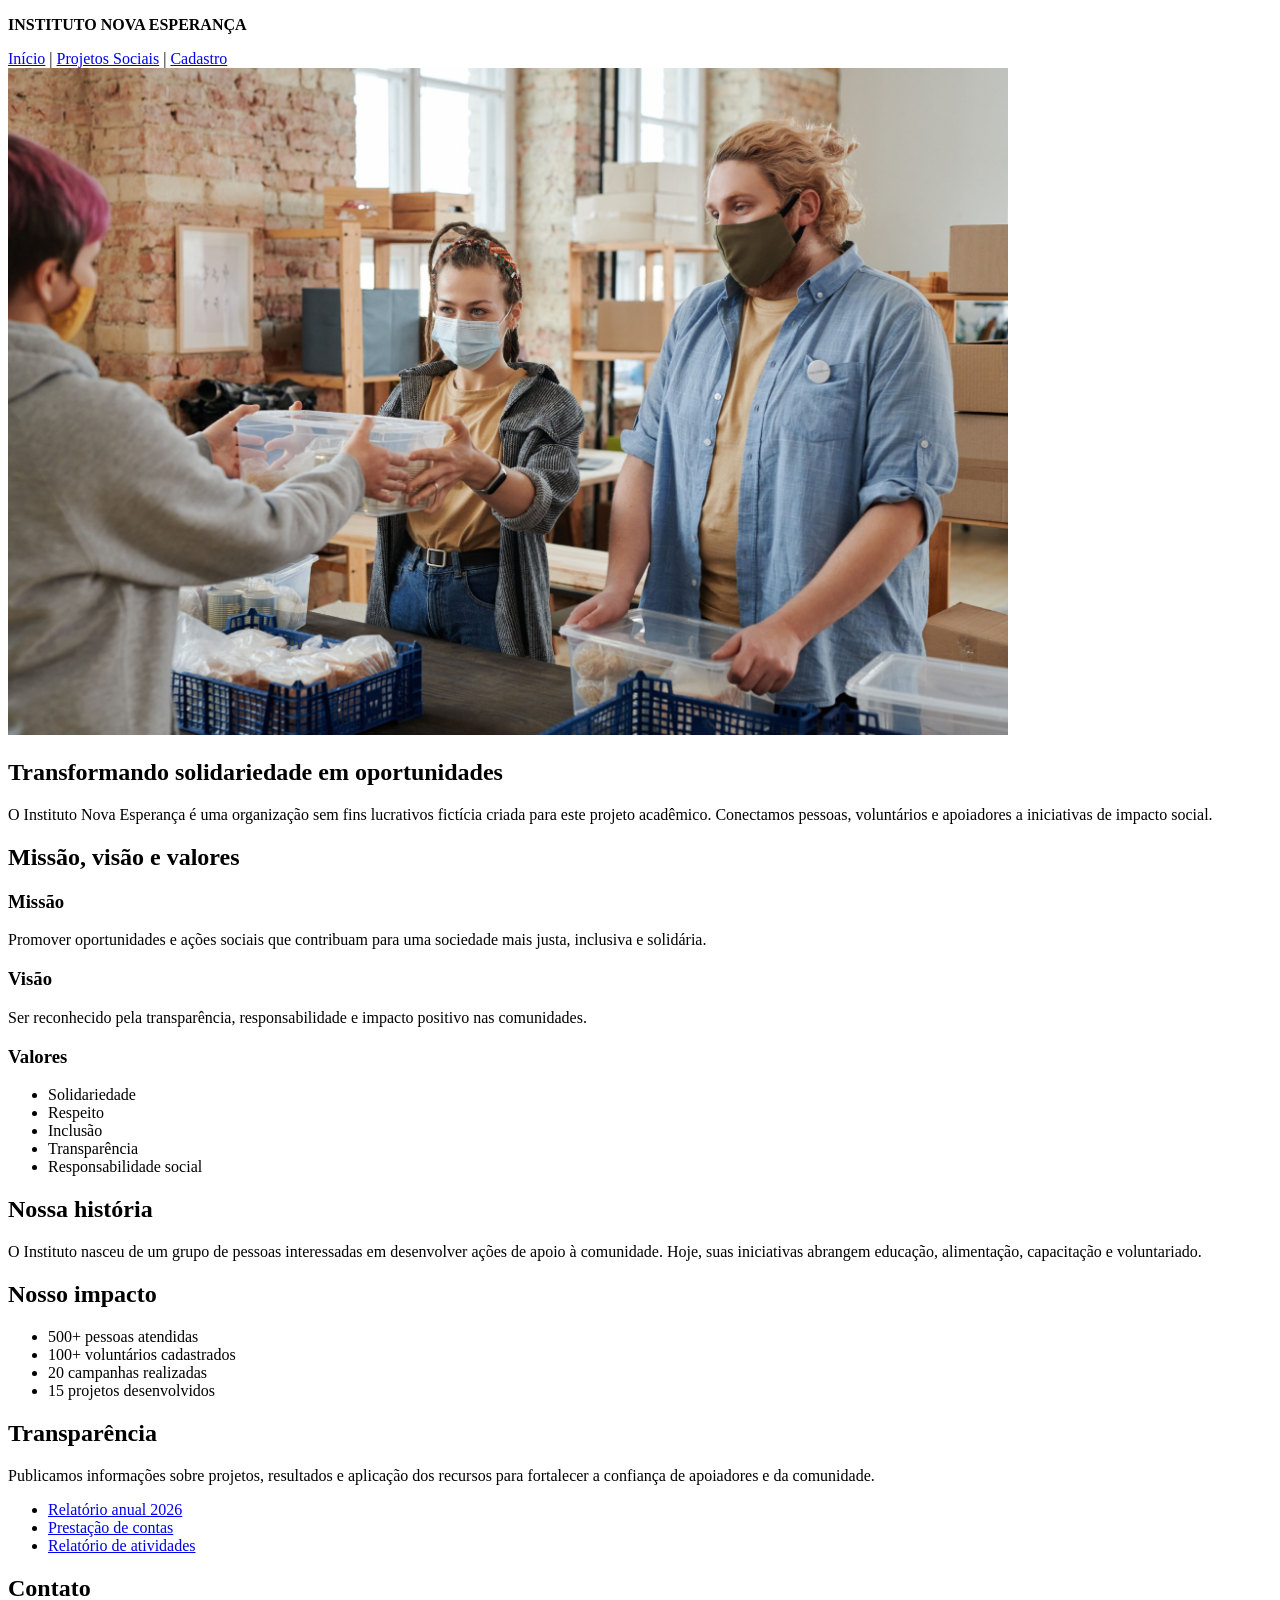
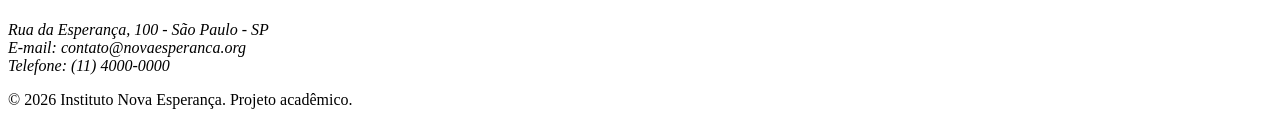
==== index.html @ e2e0ea00 "Add files via upload" ====
<!DOCTYPE html>
<html lang="pt-BR">
<head>
<meta charset="UTF-8">
<meta name="viewport" content="width=device-width, initial-scale=1.0">
<meta name="description" content="Instituto Nova Esperança: projetos sociais, voluntariado e apoio à comunidade.">
<meta name="author" content="Projeto acadêmico">
<title>Instituto Nova Esperança | Início</title>
<link rel="stylesheet" href="css/style.css">
</head>
<body>
<header>
    <p><strong>INSTITUTO NOVA ESPERANÇA</strong></p>
    <nav aria-label="Navegação principal">
        <a href="index.html" aria-current="page">Início</a> |
        <a href="projetos.html">Projetos Sociais</a> |
        <a href="cadastro.html">Cadastro</a>
    </nav>
</header>
<main>
<section aria-labelledby="titulo">
    <img src="imagens/inicio.jpg" alt="Grupo de voluntários reunidos em uma ação de doação" width="1000" height="667">
    <h1 id="titulo">Transformando solidariedade em oportunidades</h1>
    <p>O Instituto Nova Esperança é uma organização sem fins lucrativos fictícia criada para este projeto acadêmico. Conectamos pessoas, voluntários e apoiadores a iniciativas de impacto social.</p>
</section>
<section aria-labelledby="missao">
    <h2 id="missao">Missão, visão e valores</h2>
    <article><h3>Missão</h3><p>Promover oportunidades e ações sociais que contribuam para uma sociedade mais justa, inclusiva e solidária.</p></article>
    <article><h3>Visão</h3><p>Ser reconhecido pela transparência, responsabilidade e impacto positivo nas comunidades.</p></article>
    <article><h3>Valores</h3><ul><li>Solidariedade</li><li>Respeito</li><li>Inclusão</li><li>Transparência</li><li>Responsabilidade social</li></ul></article>
</section>
<section aria-labelledby="historia">
    <h2 id="historia">Nossa história</h2>
    <p>O Instituto nasceu de um grupo de pessoas interessadas em desenvolver ações de apoio à comunidade. Hoje, suas iniciativas abrangem educação, alimentação, capacitação e voluntariado.</p>
</section>
<section aria-labelledby="impacto">
    <h2 id="impacto">Nosso impacto</h2>
    <ul><li>500+ pessoas atendidas</li><li>100+ voluntários cadastrados</li><li>20 campanhas realizadas</li><li>15 projetos desenvolvidos</li></ul>
</section>
<section aria-labelledby="transparencia">
    <h2 id="transparencia">Transparência</h2>
    <p>Publicamos informações sobre projetos, resultados e aplicação dos recursos para fortalecer a confiança de apoiadores e da comunidade.</p>
    <ul><li><a href="#">Relatório anual 2026</a></li><li><a href="#">Prestação de contas</a></li><li><a href="#">Relatório de atividades</a></li></ul>
</section>
</main>
<footer>
<h2>Contato</h2>
<address>Rua da Esperança, 100 - São Paulo - SP<br>E-mail: contato@novaesperanca.org<br>Telefone: (11) 4000-0000</address>
<p>&copy; 2026 Instituto Nova Esperança. Projeto acadêmico.</p>
</footer>
</body>
</html>
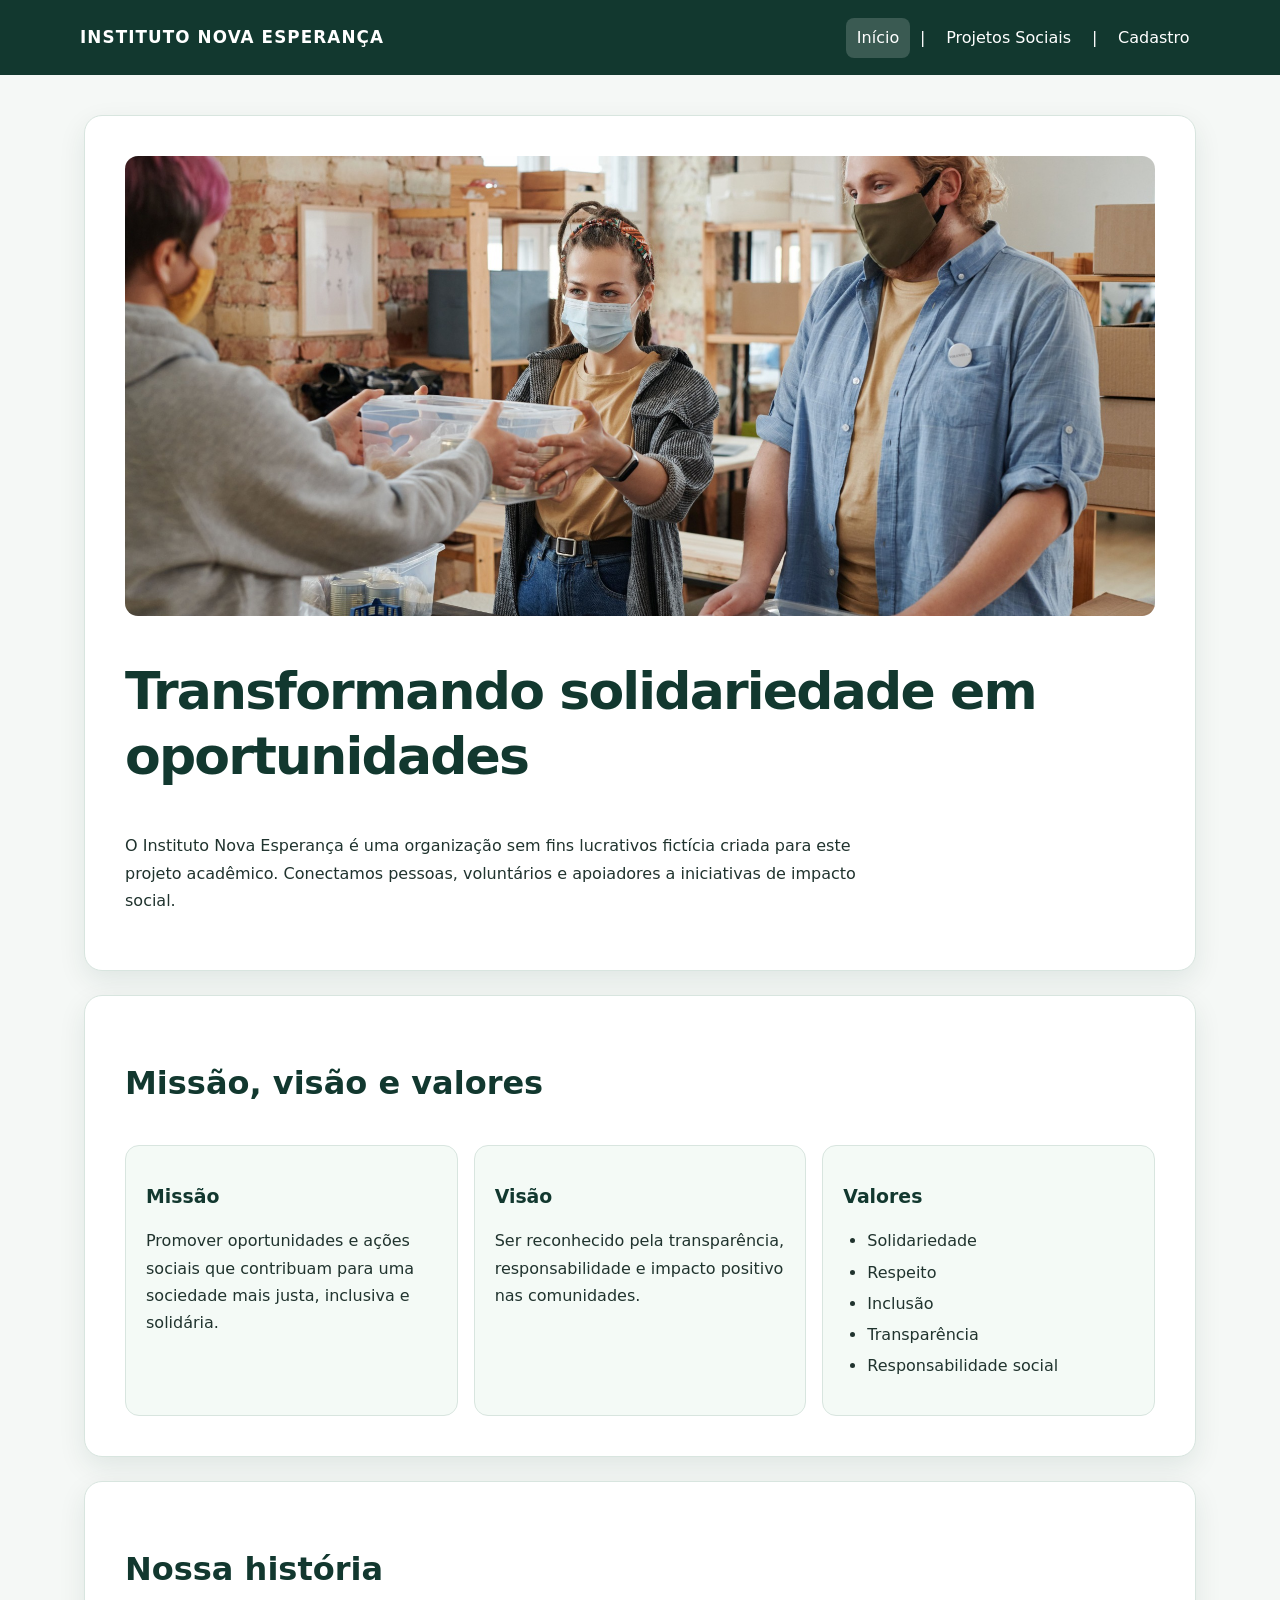
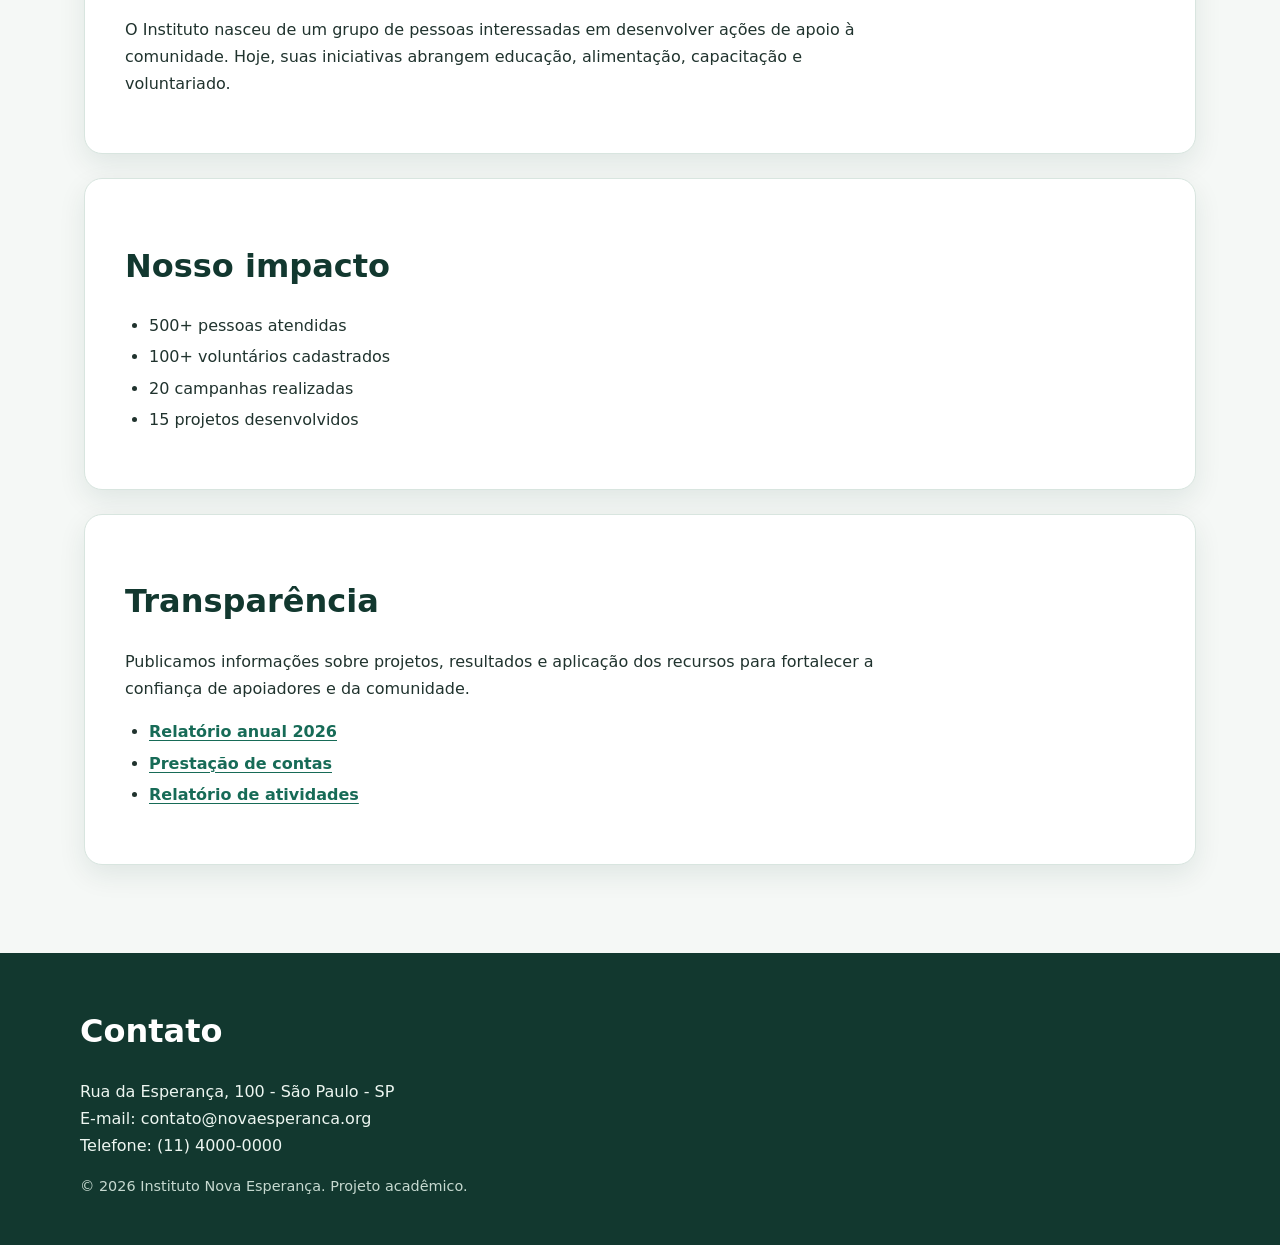
==== commit d9f853d8: "Update index.html" ====
--- a/index.html
+++ b/index.html
@@ -6,7 +6,7 @@
 <meta name="description" content="Instituto Nova Esperança: projetos sociais, voluntariado e apoio à comunidade.">
 <meta name="author" content="Projeto acadêmico">
 <title>Instituto Nova Esperança | Início</title>
-<link rel="stylesheet" href="css/style.css">
+<link rel="stylesheet" href="style.css">
 </head>
 <body>
 <header>
--- a/style.css
+++ b/style.css
@@ -0,0 +1,22 @@
+/* Instituto Nova Esperança — CSS3 responsivo (mobile-first) */
+:root{--primary:#176b57;--dark:#12382f;--accent:#f0b85b;--bg:#f5f8f6;--surface:#fff;--ink:#20332e;--muted:#53665e;--border:#d8e5df;--radius:18px;--shadow:0 10px 28px rgba(16,55,42,.09)}
+*,*::before,*::after{box-sizing:border-box}
+html{scroll-behavior:smooth}
+body{margin:0;background:var(--bg);color:var(--ink);font:400 1rem/1.7 system-ui,-apple-system,'Segoe UI',sans-serif}
+a{color:var(--primary);text-underline-offset:3px}a:hover{color:var(--dark)}a:focus-visible,button:focus-visible,input:focus-visible,select:focus-visible,textarea:focus-visible{outline:3px solid #e59b20;outline-offset:3px}
+header{background:var(--dark);color:white;padding:1.1rem max(1.25rem,calc((100vw - 1120px)/2));display:flex;flex-direction:column;gap:.7rem;align-items:flex-start}
+header p{margin:0;font-size:1.05rem;letter-spacing:.065em}header nav{display:flex;flex-wrap:wrap;align-items:center;gap:.3rem .65rem}header nav a{color:white;text-decoration:none;padding:.4rem .65rem;border-radius:8px;transition:background .2s ease,transform .2s ease}header nav a:hover,header nav a[aria-current="page"]{background:rgba(255,255,255,.17);color:white}header nav a:hover{transform:translateY(-2px)}
+main{max-width:1160px;margin:auto;padding:1.5rem 1rem 3.5rem}main>section{background:var(--surface);border:1px solid var(--border);border-radius:var(--radius);padding:1.35rem;margin-bottom:1.5rem;box-shadow:var(--shadow)}main>section:first-child{overflow:hidden}h1,h2,h3{line-height:1.25;color:var(--dark)}h1{font-size:clamp(2rem,5vw,3.25rem);letter-spacing:-.035em}h2{font-size:clamp(1.45rem,3vw,2rem)}h3{font-size:1.18rem}p{max-width:75ch}img{display:block;max-width:100%;height:auto;border-radius:13px;object-fit:cover}main>section>img{width:100%;max-height:410px;object-fit:cover}main>section:first-child>img{max-height:460px}article{background:#f4faf6;border:1px solid var(--border);padding:1.25rem;border-radius:14px;transition:transform .25s ease,box-shadow .25s ease}article:hover{transform:translateY(-3px);box-shadow:var(--shadow)}ul{padding-left:1.5rem}li{margin:.25rem 0}main>section a:not(nav a){font-weight:600}
+form{max-width:850px;margin:1.5rem auto 0}fieldset{min-width:0;border:1px solid var(--border);border-radius:14px;margin:0 0 1.25rem;padding:1rem 1.2rem;background:#fcfefd}legend{font-weight:750;color:var(--dark);padding:0 .5rem}form p{margin:.85rem 0}form label{font-weight:550}input:not([type="checkbox"]),select,textarea{width:100%;max-width:100%;padding:.78rem .9rem;margin-top:.25rem;border:1px solid #aebfb6;border-radius:9px;background:#fff;color:var(--ink);font:inherit;transition:border-color .2s,box-shadow .2s}input:not([type="checkbox"]):focus,select:focus,textarea:focus{border-color:var(--primary);box-shadow:0 0 0 3px rgba(23,107,87,.12)}input[type="checkbox"]{accent-color:var(--primary);width:1.1rem;height:1.1rem;vertical-align:middle}button{border:0;border-radius:10px;padding:.85rem 1.3rem;font:700 1rem system-ui;cursor:pointer;transition:transform .2s,background .2s,box-shadow .2s}button[type="submit"]{background:var(--primary);color:white}button[type="reset"]{background:#e7eee9;color:var(--dark)}button:hover{transform:translateY(-2px);box-shadow:var(--shadow)}button[type="submit"]:hover{background:var(--dark)}
+footer{background:var(--dark);color:#edf6f1;padding:2rem max(1.25rem,calc((100vw - 1120px)/2))}footer h2{color:white}footer address{font-style:normal}footer p{font-size:.9rem;color:#c6d9d0}
+@media(min-width:700px){header{flex-direction:row;align-items:center;justify-content:space-between}main{padding:2.5rem 1.5rem 4rem}main>section{padding:2rem}main>section:has(>article){display:grid;grid-template-columns:repeat(3,minmax(0,1fr));gap:1rem}main>section:has(>article)>h2{grid-column:1/-1}main>section:has(>article)>article{min-width:0}fieldset{padding:1.4rem 1.7rem}}
+@media(min-width:1000px){main>section{padding:2.5rem}main>section>img{max-height:490px}}
+@media(prefers-reduced-motion:reduce){*,*::before,*::after{scroll-behavior:auto!important;transition:none!important;animation:none!important}}
+
+/* Recursos de interação e acessibilidade do formulário */
+.status-cadastro { margin-top: 1rem; font-weight: 600; color: #135f43; }
+.status-cadastro:empty { display: none; }
+#contador-mensagem { display: block; margin-top: .4rem; color: #475569; }
+input:focus-visible, select:focus-visible, textarea:focus-visible, button:focus-visible, a:focus-visible { outline: 3px solid #1d6fa5; outline-offset: 3px; }
+input:invalid:not(:placeholder-shown):not(:focus), select:invalid:not(:focus) { border-color: #a83232; }
+@media (prefers-reduced-motion: reduce) { *, *::before, *::after { animation-duration: .01ms !important; transition-duration: .01ms !important; scroll-behavior: auto !important; } }
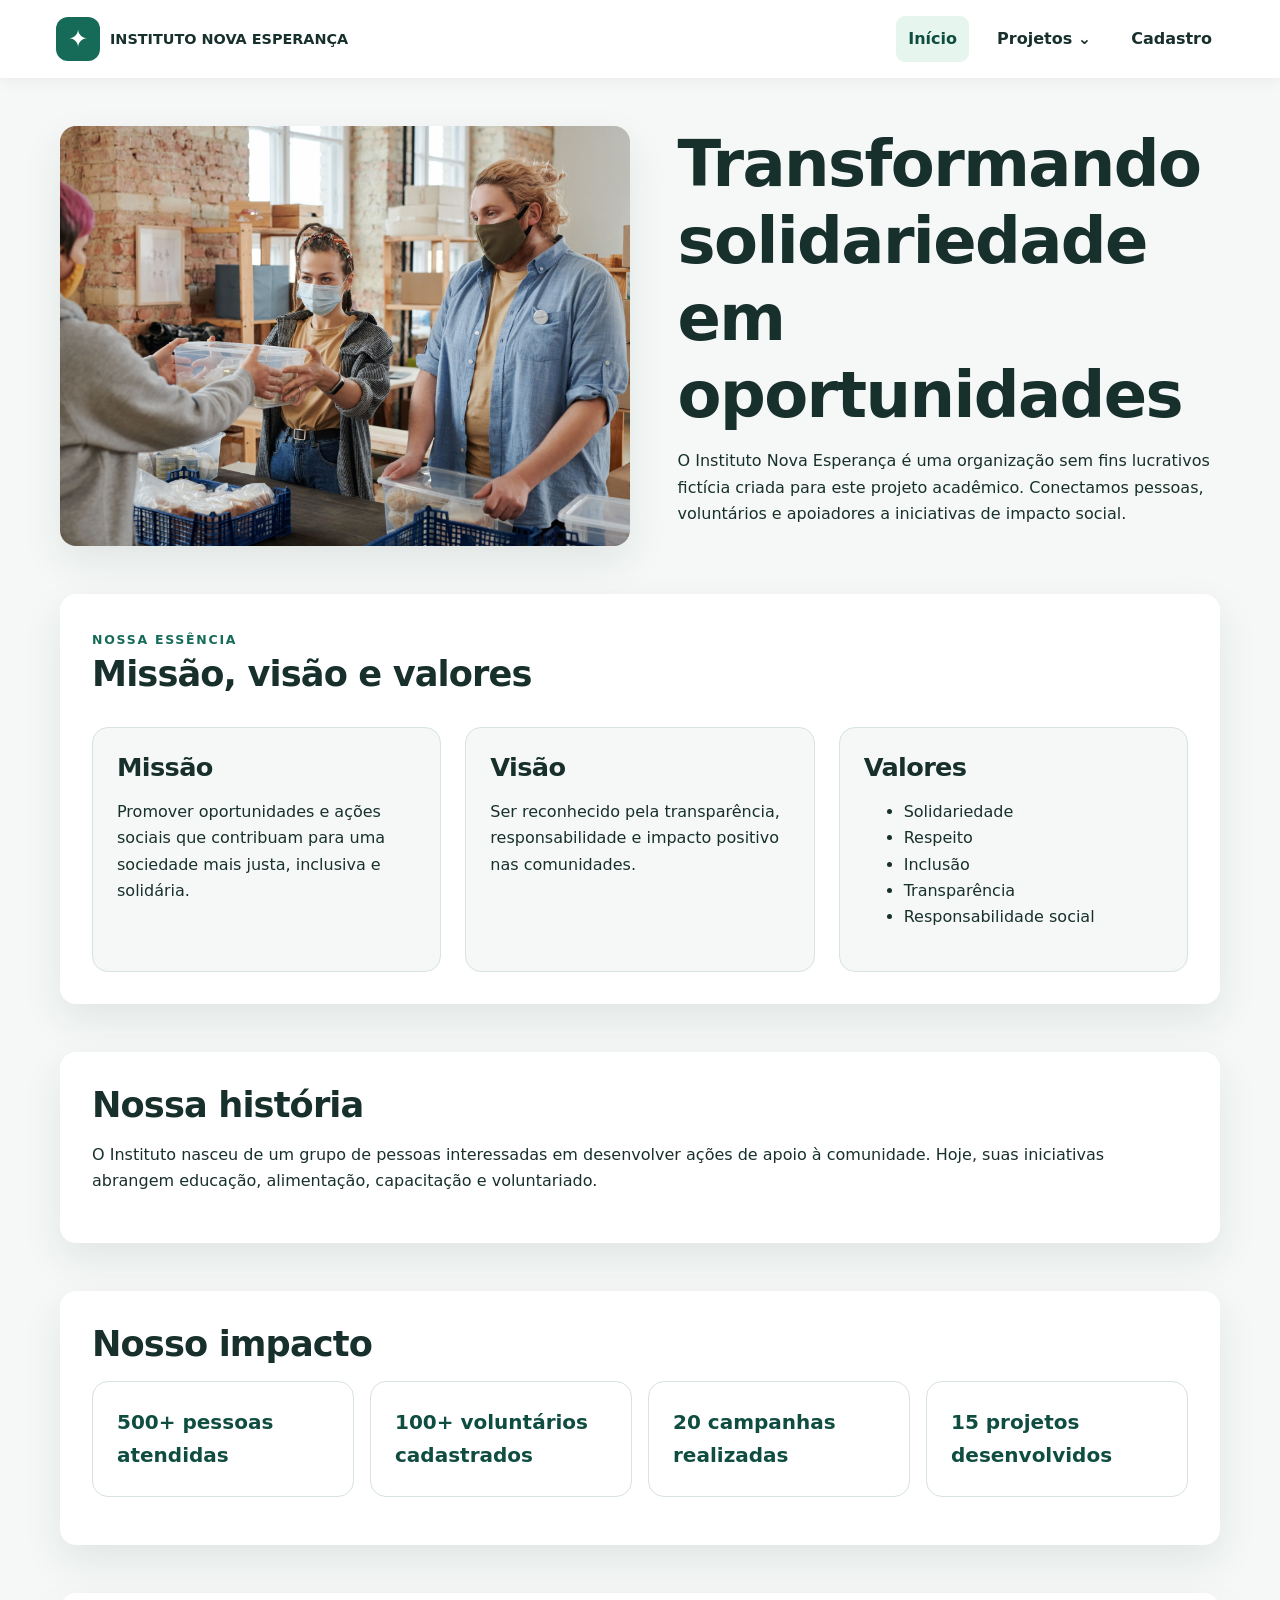
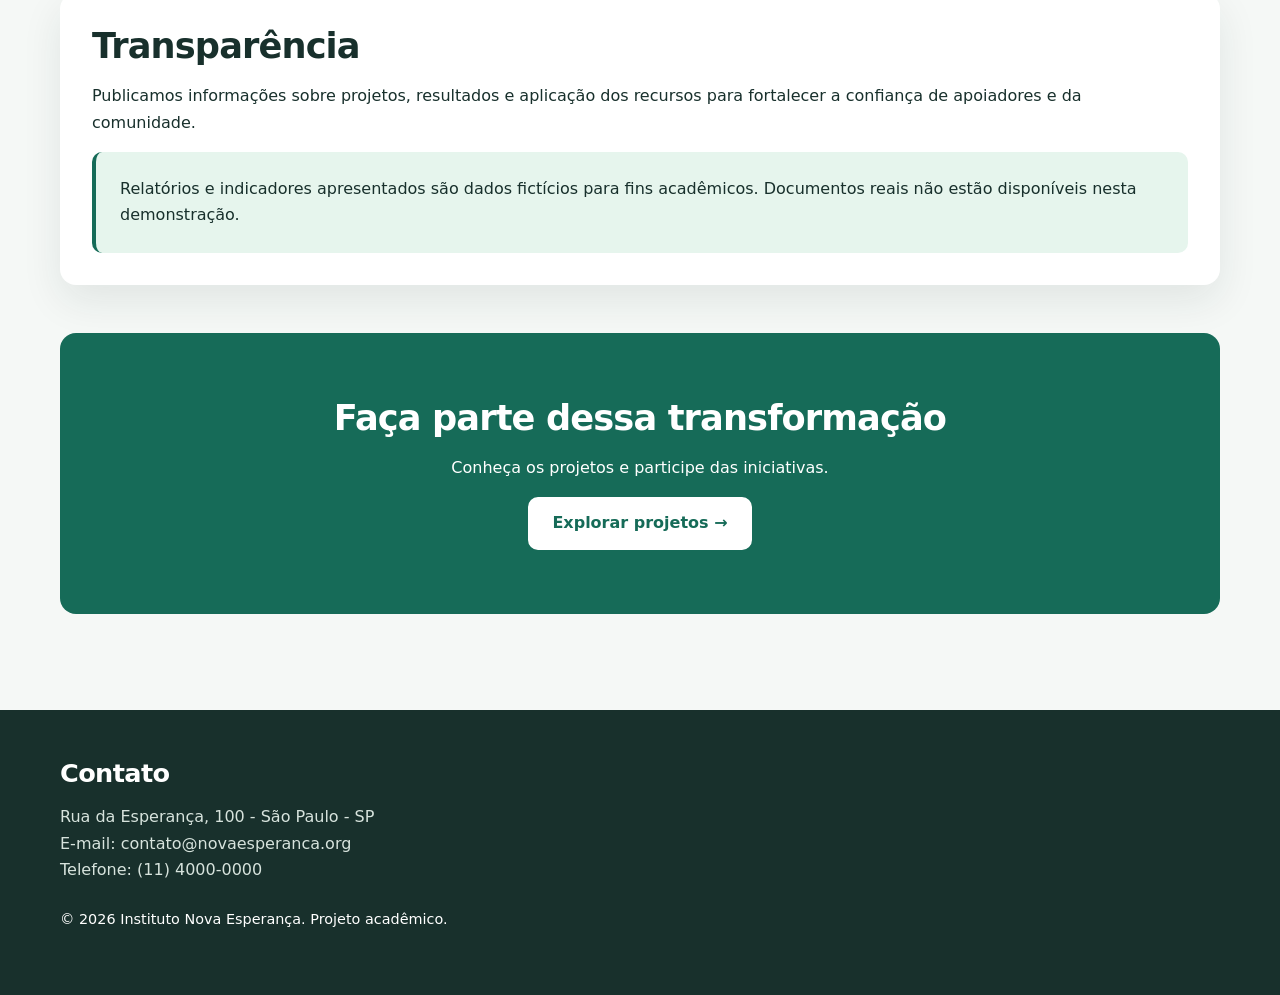
==== commit 0e2b9ea3: "Add files via upload" ====
--- a/index.html
+++ b/index.html
@@ -6,47 +6,45 @@
 <meta name="description" content="Instituto Nova Esperança: projetos sociais, voluntariado e apoio à comunidade.">
 <meta name="author" content="Projeto acadêmico">
 <title>Instituto Nova Esperança | Início</title>
-<link rel="stylesheet" href="style.css">
+<link rel="stylesheet" href="css/style.css">
 </head>
 <body>
-<header>
-    <p><strong>INSTITUTO NOVA ESPERANÇA</strong></p>
-    <nav aria-label="Navegação principal">
-        <a href="index.html" aria-current="page">Início</a> |
-        <a href="projetos.html">Projetos Sociais</a> |
-        <a href="cadastro.html">Cadastro</a>
-    </nav>
-</header>
-<main>
-<section aria-labelledby="titulo">
+<a class="skip-link" href="#conteudo">Pular para o conteúdo</a>
+<header class="site-header"><div class="header-inner"><a class="brand" href="index.html" aria-label="Instituto Nova Esperança, página inicial"><span class="brand-mark">✦</span><span>INSTITUTO <strong>NOVA ESPERANÇA</strong></span></a>
+<button class="menu-toggle" type="button" aria-expanded="false" aria-controls="menu-principal" aria-label="Abrir menu"><span></span><span></span><span></span></button>
+<nav id="menu-principal" class="main-nav" aria-label="Navegação principal"><a href="index.html" aria-current="page">Início</a><div class="nav-dropdown"><button class="dropdown-toggle" type="button" aria-expanded="false" aria-controls="submenu-projetos">Projetos <span aria-hidden="true">⌄</span></button><div id="submenu-projetos" class="dropdown-panel"><a href="projetos.html">Todos os projetos</a><a href="projetos.html#educacao">Educação</a><a href="projetos.html#alimentacao">Alimentação</a><a href="projetos.html#voluntariado">Voluntariado</a><a href="projetos.html#doacao">Doações</a></div></div><a href="cadastro.html" >Cadastro</a></nav></div></header>
+<main id="conteudo">
+<section class="hero" aria-labelledby="titulo">
     <img src="imagens/inicio.jpg" alt="Grupo de voluntários reunidos em uma ação de doação" width="1000" height="667">
     <h1 id="titulo">Transformando solidariedade em oportunidades</h1>
     <p>O Instituto Nova Esperança é uma organização sem fins lucrativos fictícia criada para este projeto acadêmico. Conectamos pessoas, voluntários e apoiadores a iniciativas de impacto social.</p>
 </section>
-<section aria-labelledby="missao">
-    <h2 id="missao">Missão, visão e valores</h2>
+<section class="section-block" aria-labelledby="missao">
+    <div class="section-heading"><span class="eyebrow">Nossa essência</span><h2 id="missao">Missão, visão e valores</h2></div><div class="mission-grid grid-12">
     <article><h3>Missão</h3><p>Promover oportunidades e ações sociais que contribuam para uma sociedade mais justa, inclusiva e solidária.</p></article>
     <article><h3>Visão</h3><p>Ser reconhecido pela transparência, responsabilidade e impacto positivo nas comunidades.</p></article>
-    <article><h3>Valores</h3><ul><li>Solidariedade</li><li>Respeito</li><li>Inclusão</li><li>Transparência</li><li>Responsabilidade social</li></ul></article>
+    <article><h3>Valores</h3><ul><li>Solidariedade</li><li>Respeito</li><li>Inclusão</li><li>Transparência</li><li>Responsabilidade social</li></ul></article></div>
 </section>
-<section aria-labelledby="historia">
+<section class="section-block" aria-labelledby="historia">
     <h2 id="historia">Nossa história</h2>
     <p>O Instituto nasceu de um grupo de pessoas interessadas em desenvolver ações de apoio à comunidade. Hoje, suas iniciativas abrangem educação, alimentação, capacitação e voluntariado.</p>
 </section>
-<section aria-labelledby="impacto">
+<section class="section-block" aria-labelledby="impacto">
     <h2 id="impacto">Nosso impacto</h2>
-    <ul><li>500+ pessoas atendidas</li><li>100+ voluntários cadastrados</li><li>20 campanhas realizadas</li><li>15 projetos desenvolvidos</li></ul>
+    <ul class="impact-grid"><li>500+ pessoas atendidas</li><li>100+ voluntários cadastrados</li><li>20 campanhas realizadas</li><li>15 projetos desenvolvidos</li></ul>
 </section>
-<section aria-labelledby="transparencia">
+<section class="section-block" aria-labelledby="transparencia">
     <h2 id="transparencia">Transparência</h2>
     <p>Publicamos informações sobre projetos, resultados e aplicação dos recursos para fortalecer a confiança de apoiadores e da comunidade.</p>
-    <ul><li><a href="#">Relatório anual 2026</a></li><li><a href="#">Prestação de contas</a></li><li><a href="#">Relatório de atividades</a></li></ul>
+    <div class="notice" role="note">Relatórios e indicadores apresentados são dados fictícios para fins acadêmicos. Documentos reais não estão disponíveis nesta demonstração.</div>
 </section>
-</main>
-<footer>
+<div class="page-cta"><h2>Faça parte dessa transformação</h2><p>Conheça os projetos e participe das iniciativas.</p><a class="btn btn-light" href="projetos.html">Explorar projetos →</a></div></main>
+<footer class="site-footer">
 <h2>Contato</h2>
 <address>Rua da Esperança, 100 - São Paulo - SP<br>E-mail: contato@novaesperanca.org<br>Telefone: (11) 4000-0000</address>
 <p>&copy; 2026 Instituto Nova Esperança. Projeto acadêmico.</p>
 </footer>
+<div id="toast" class="toast" role="status" aria-live="polite" hidden></div>
+<script src="js/ui.js" defer></script>
 </body>
 </html>
--- a/css/style.css
+++ b/css/style.css
@@ -0,0 +1,5 @@
+/* Entrega II: CSS3 modular — carregamento dos módulos */
+@import url("variables.css");
+@import url("base.css");
+@import url("layout.css");
+@import url("components.css");
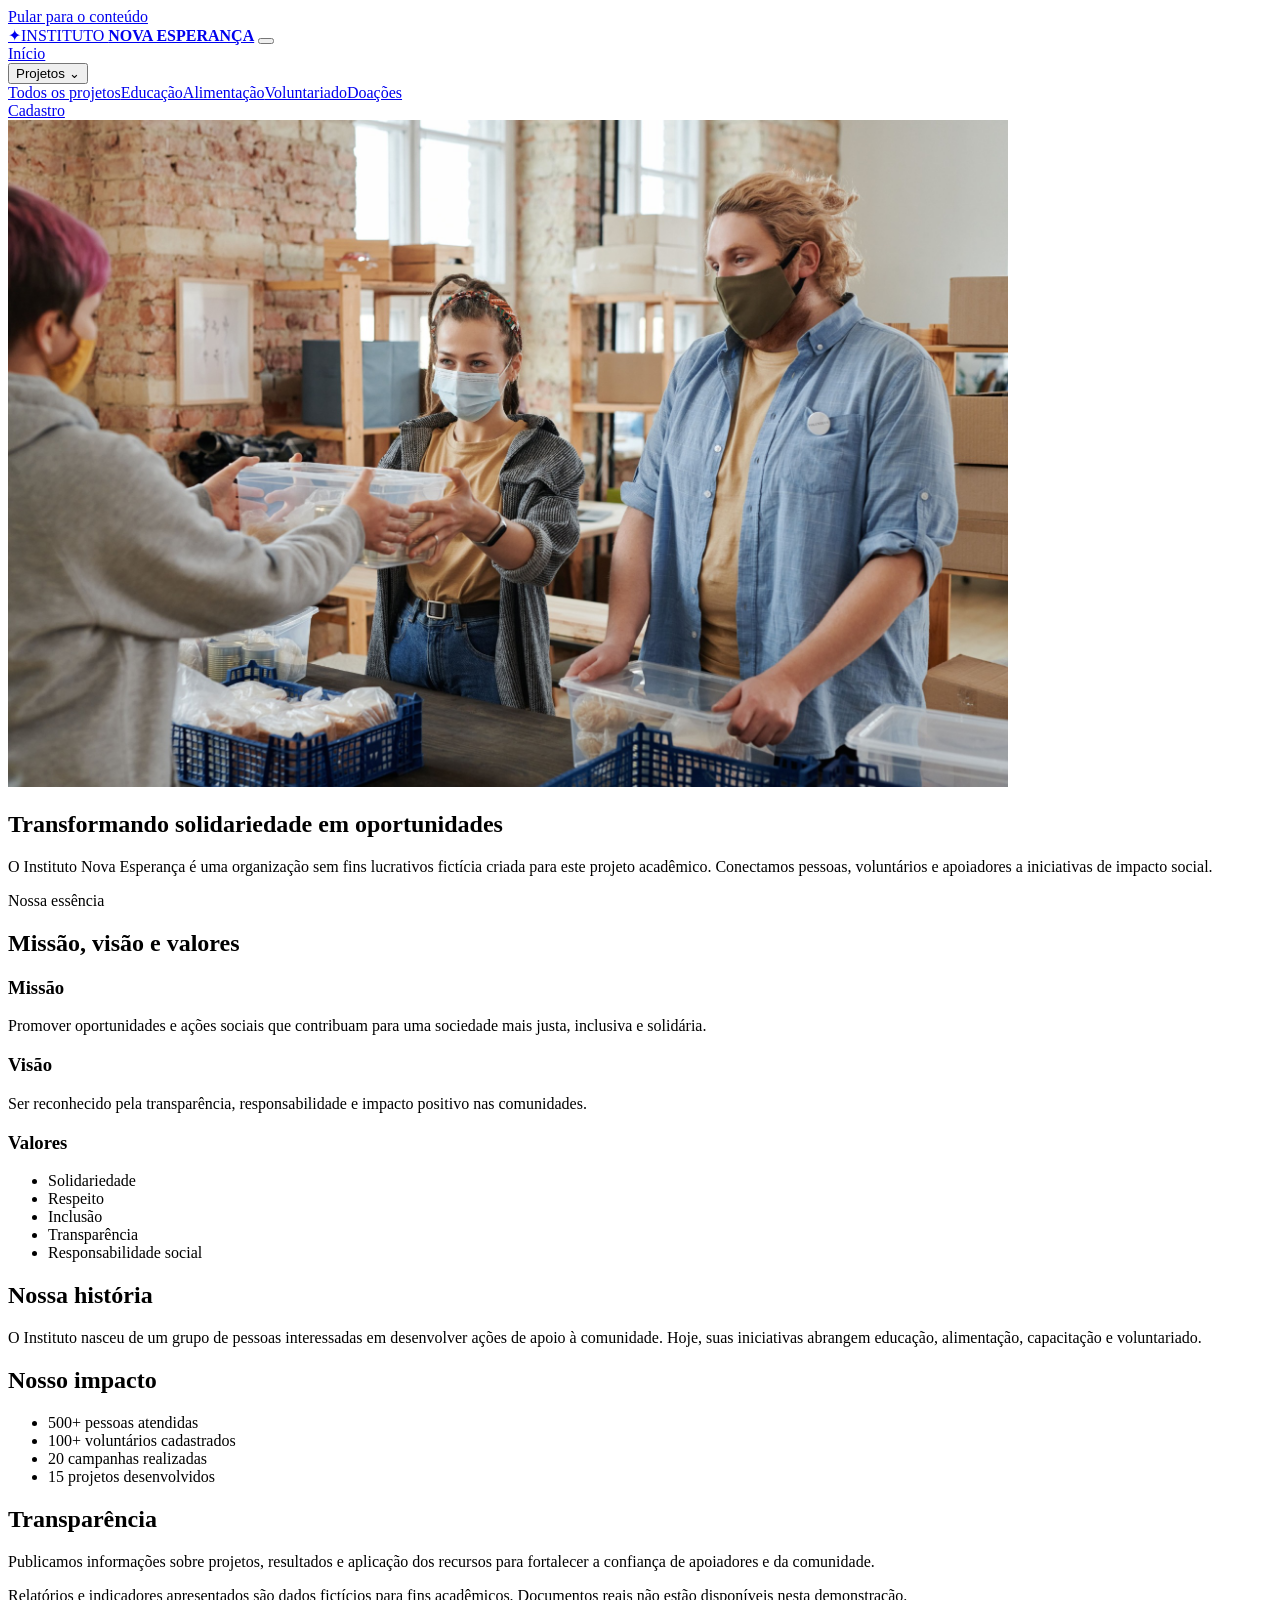
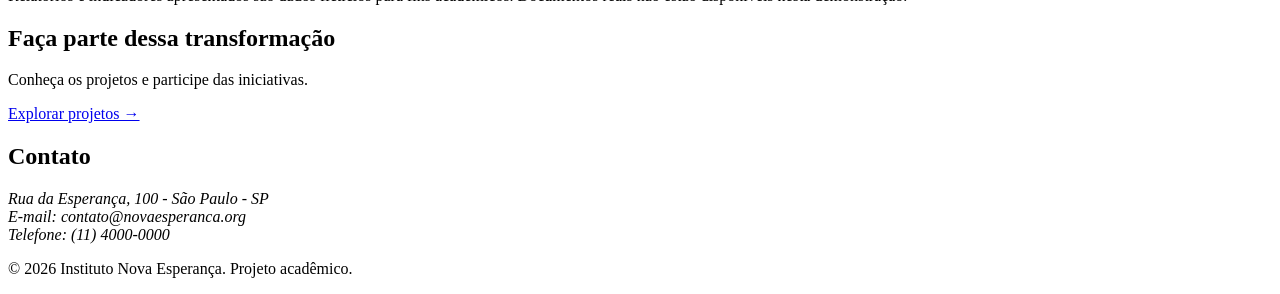
==== commit 0ad5b832: "Update index.html" ====
--- a/index.html
+++ b/index.html
@@ -6,7 +6,7 @@
 <meta name="description" content="Instituto Nova Esperança: projetos sociais, voluntariado e apoio à comunidade.">
 <meta name="author" content="Projeto acadêmico">
 <title>Instituto Nova Esperança | Início</title>
-<link rel="stylesheet" href="css/style.css">
+<link rel="stylesheet" href="CSS/style.css">
 </head>
 <body>
 <a class="skip-link" href="#conteudo">Pular para o conteúdo</a>
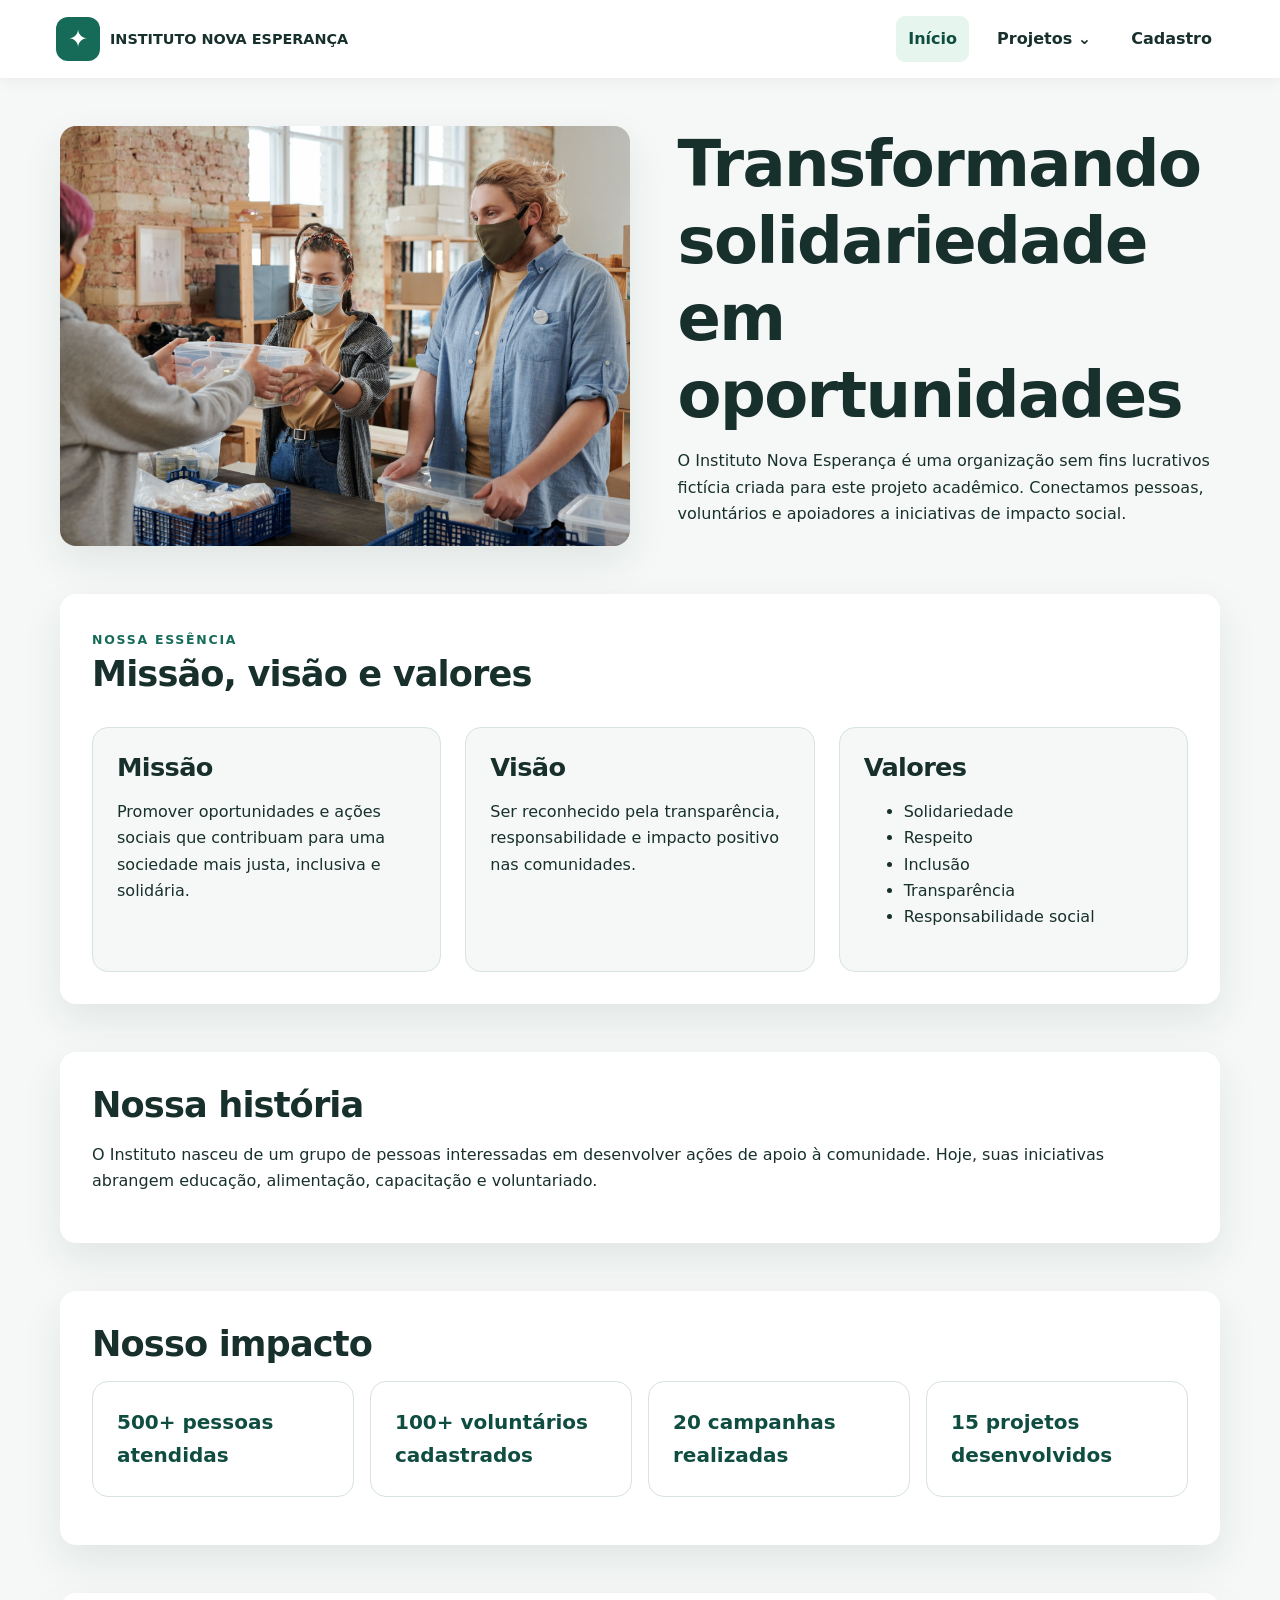
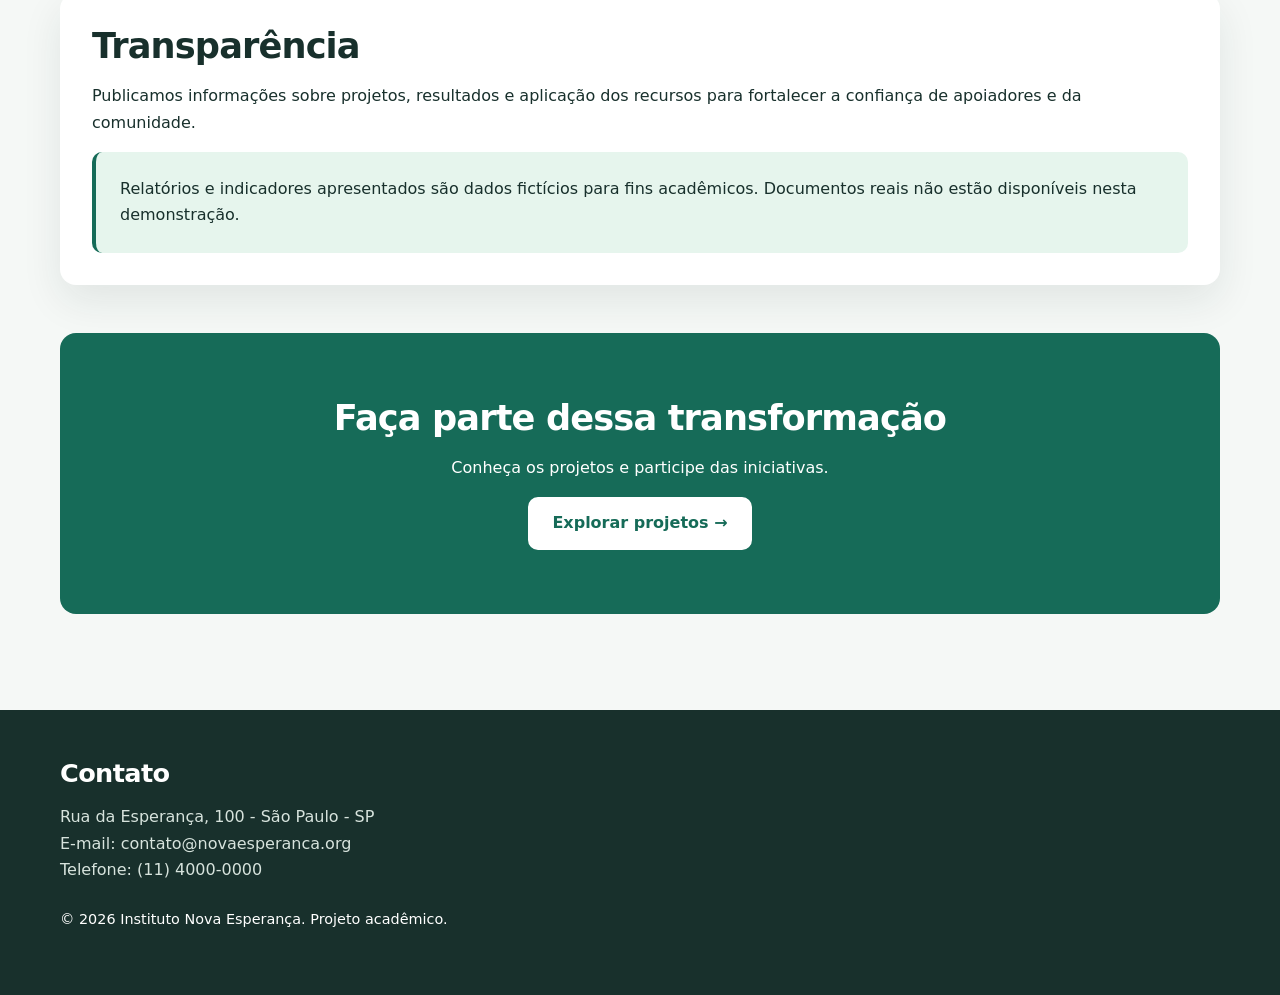
==== commit 3bb5c43e: "Update index.html" ====
--- a/index.html
+++ b/index.html
@@ -6,7 +6,7 @@
 <meta name="description" content="Instituto Nova Esperança: projetos sociais, voluntariado e apoio à comunidade.">
 <meta name="author" content="Projeto acadêmico">
 <title>Instituto Nova Esperança | Início</title>
-<link rel="stylesheet" href="CSS/style.css">
+<link rel="stylesheet" href="css/style.css">
 </head>
 <body>
 <a class="skip-link" href="#conteudo">Pular para o conteúdo</a>
--- a/css/style.css
+++ b/css/style.css
@@ -0,0 +1,5 @@
+/* Entrega II: CSS3 modular — carregamento dos módulos */
+@import url("variables.css");
+@import url("base.css");
+@import url("layout.css");
+@import url("components.css");
